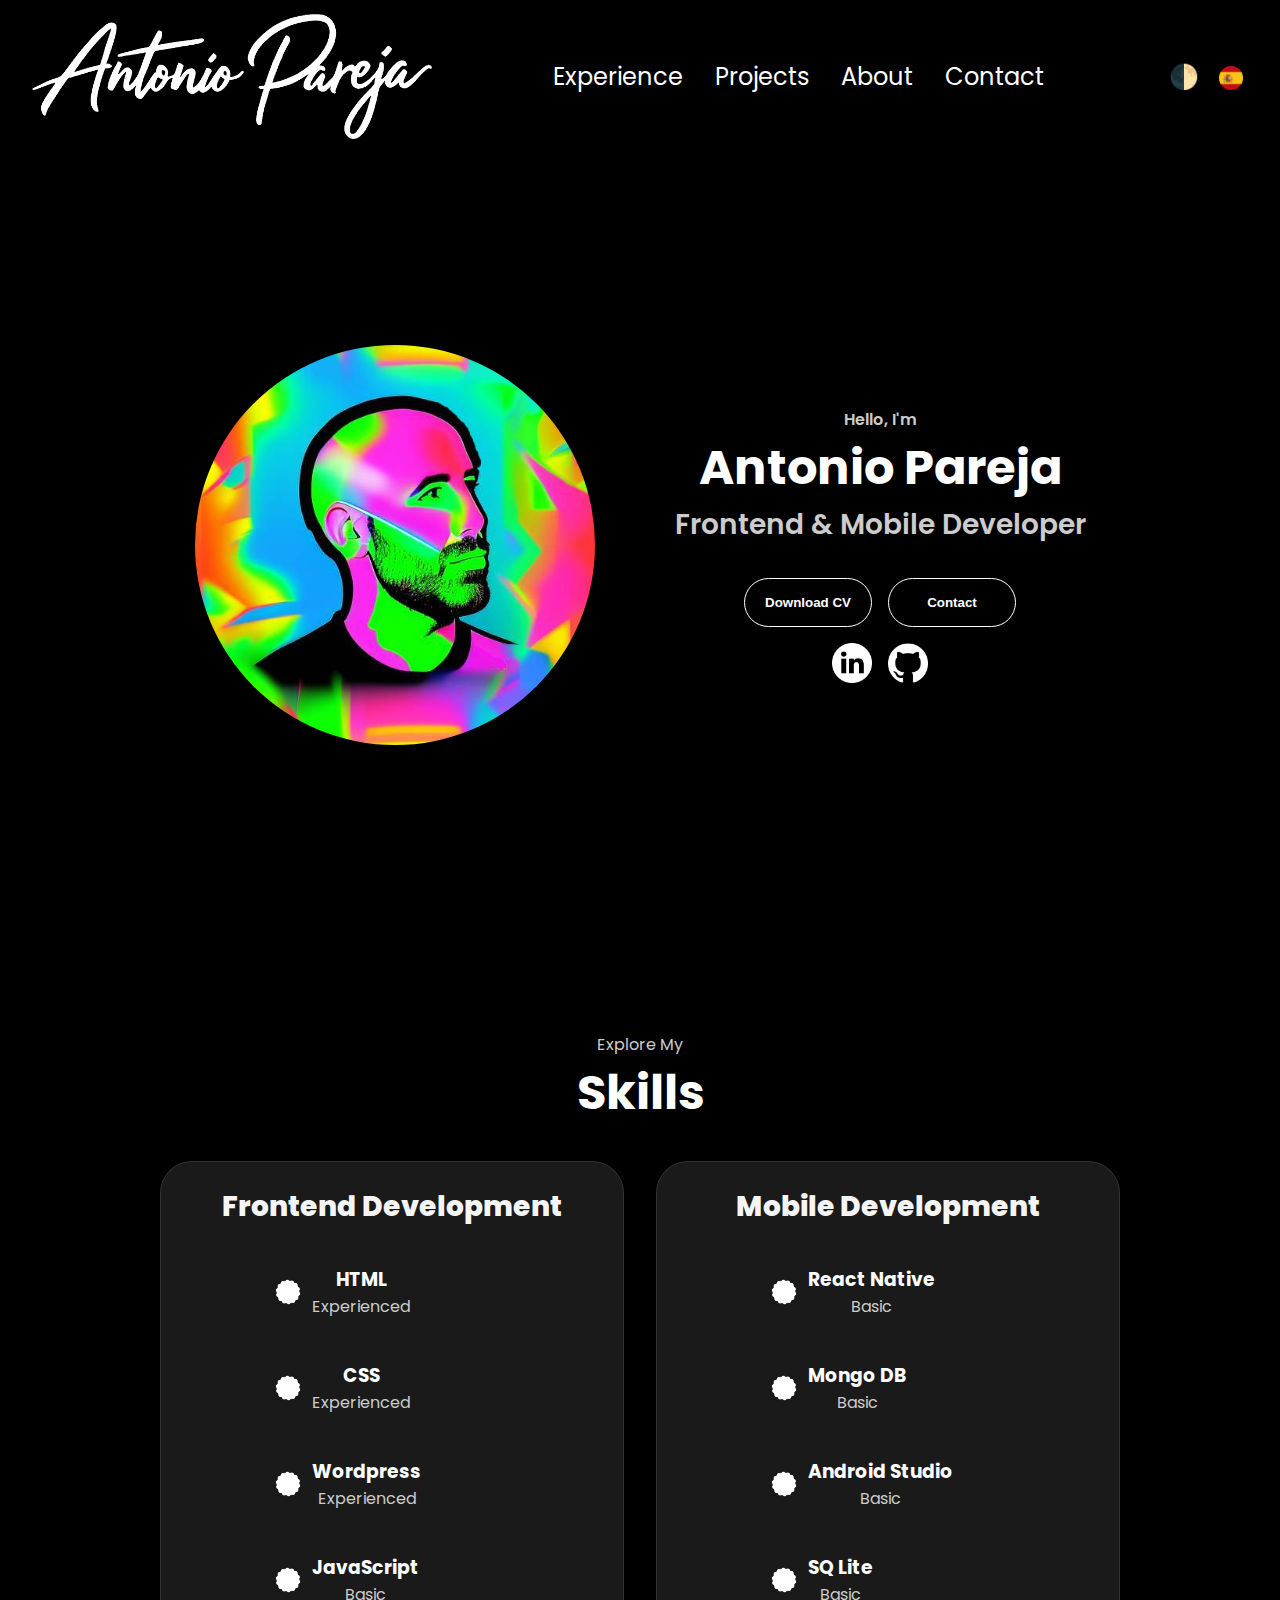
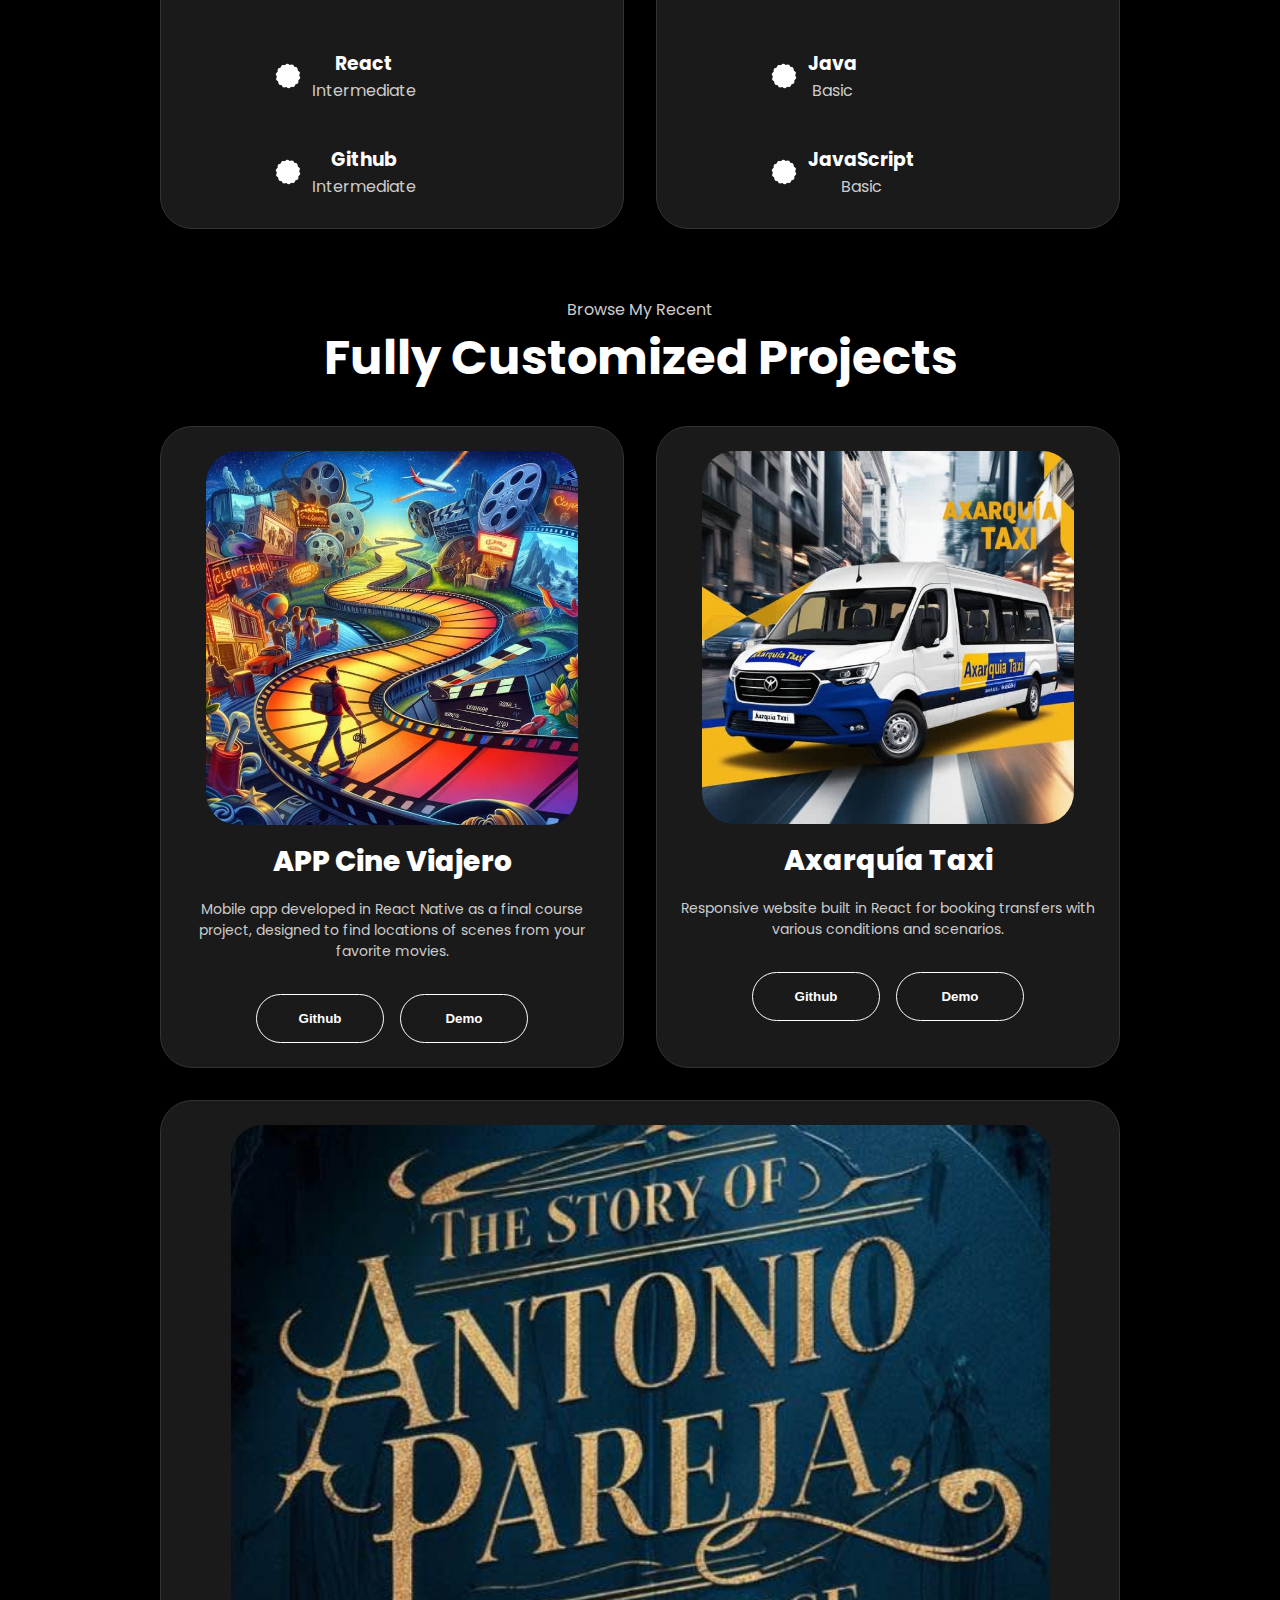
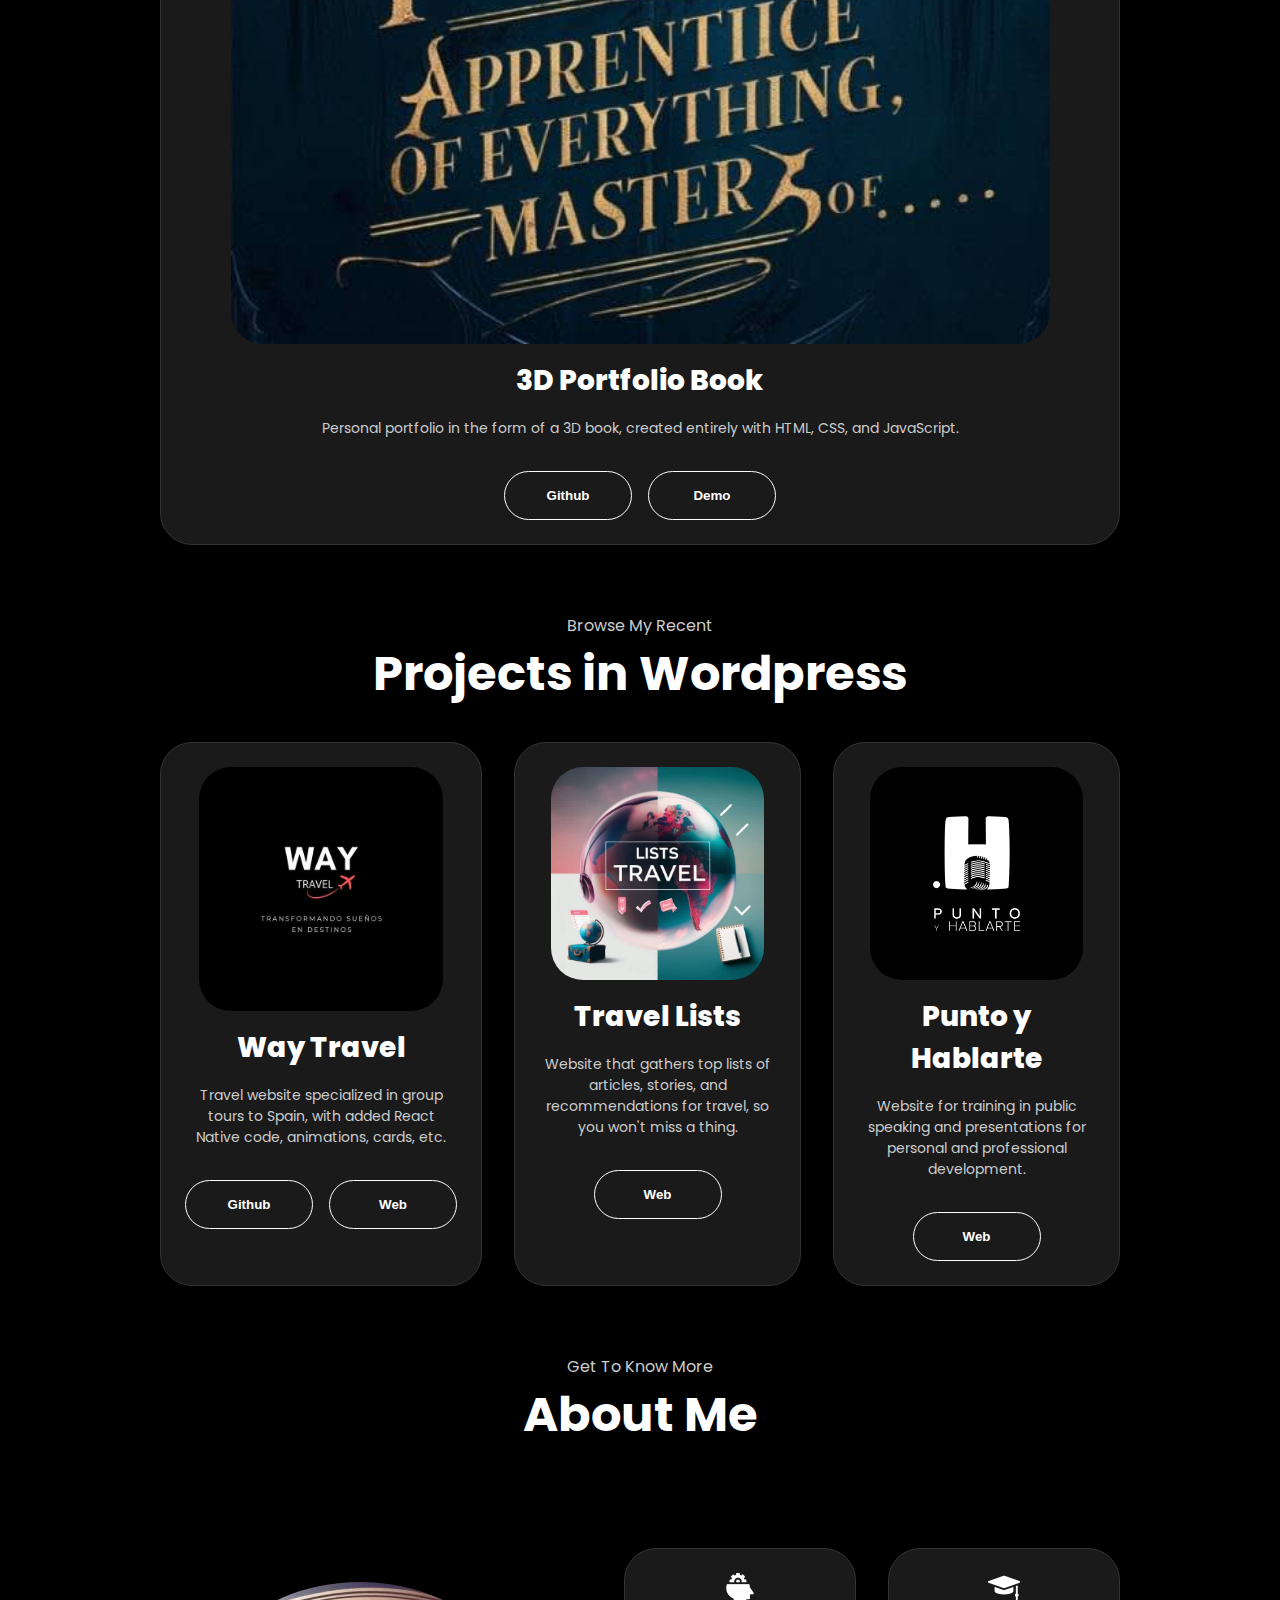
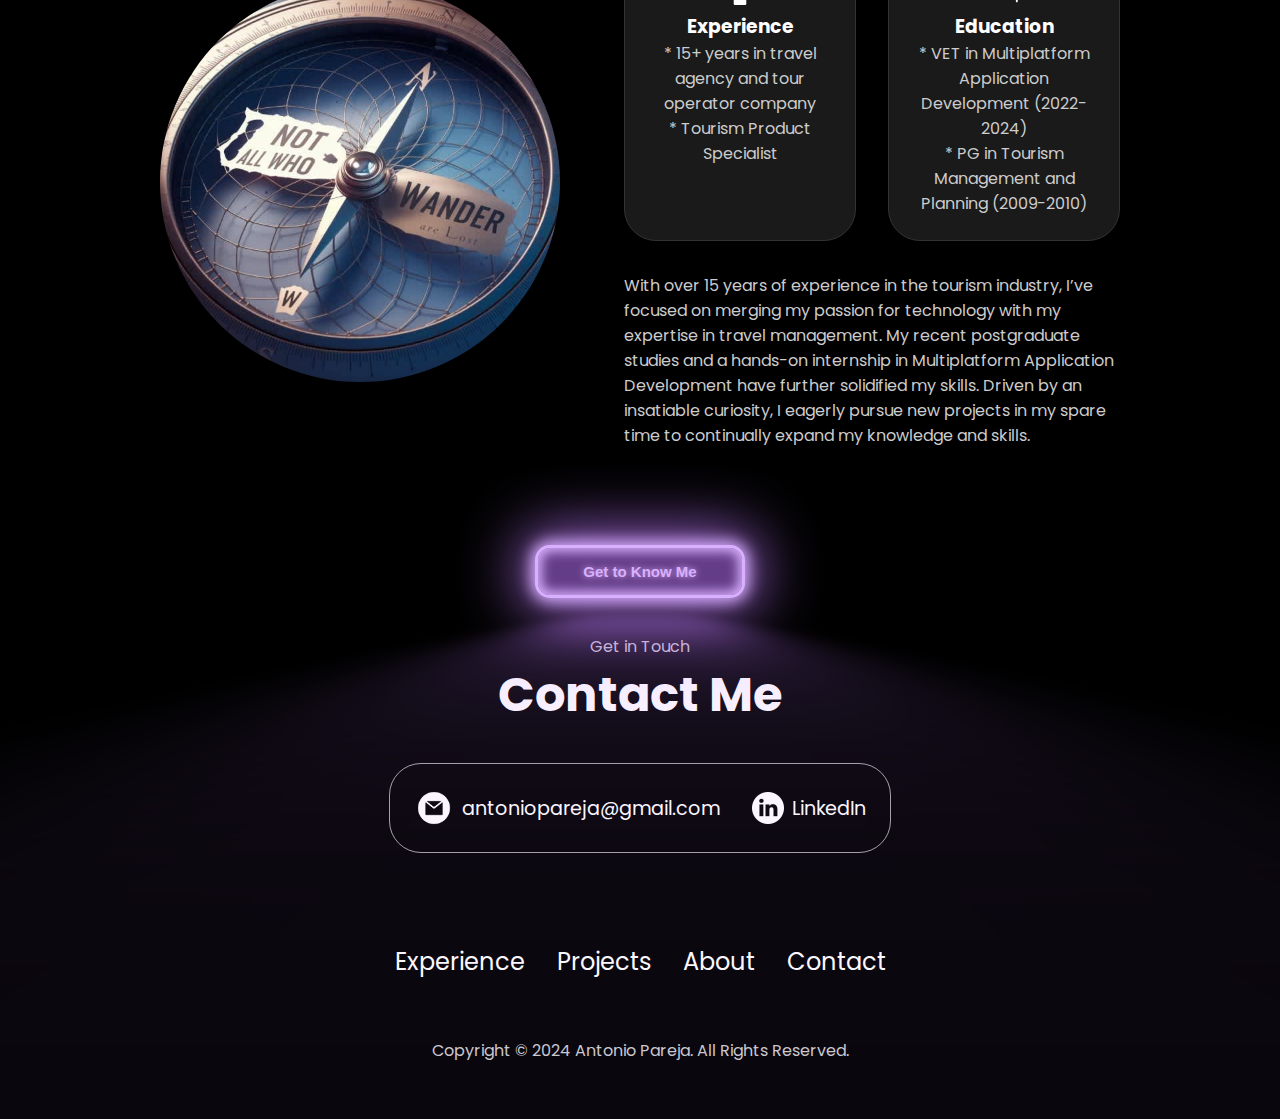
==== index.html @ 595f86b3 "Primer commit" ====
<!DOCTYPE html>
<html lang="en">
  <head>
    <meta charset="UTF-8" />
    <meta http-equiv="X-UA-Compatible" content="IE=edge" />
    <meta name="viewport" content="width=device-width, initial-scale=1.0" />
    <title>My Portfolio</title>
    <link rel="stylesheet" href="style.css" />
    <link rel="stylesheet" href="mediaqueries.css" />
  </head>
  <body>
    <nav id="desktop-nav">
      <div class="logo"></div>
      <div class="nav-buttons">
        <button id="theme-toggle" aria-label="Toggle dark/light mode">🌓</button>
        <button id="translate-toggle" aria-label="Translate to Spanish"><img id="flag-image" src="./assets/spanish.png" alt="Translate" /></button>
      </div>
      <div>
      <div>
        <ul class="nav-links">
          <li><a href="#experience" data-es="Experiencia">Experience</a></li>
          <li><a href="#projects" data-es="Proyectos">Projects</a></li>
          <li><a href="#about" data-es="Sobre mí">About</a></li>
          <li><a href="#contact" data-es="Contacto">Contact</a></li>
        </ul>
      </div>
    </nav>



    <nav id="hamburger-nav">
      <div class="logo">Antonio Pareja</div>
      <div class="nav-buttons">
        <button id="theme-toggle-mobile" aria-label="Toggle dark/light mode" data-es-aria="Alternar modo oscuro/claro">🌓</button>
        <button id="translate-toggle-mobile" aria-label="Translate to Spanish" data-es-aria="Traducir al inglés">
          <img id="flag-image" src="./assets/spanish.png" alt="Translate" data-es-alt="Traducir" />
        </button>
      </div>
      <div class="hamburger-menu">
        <button class="hamburger-icon" onclick="toggleMenu()" aria-label="Toggle menu" data-es-aria="Alternar menú">
          <span class="hamburger-line"></span>
          <span class="hamburger-line"></span>
          <span class="hamburger-line"></span>
        </button>
        <ul class="menu-links">
          <li><a href="#about" onclick="toggleMenu()" data-en="About" data-es="Sobre mí">About</a></li>
          <li><a href="#experience" onclick="toggleMenu()" data-en="Experience" data-es="Experiencia">Experience</a></li>
          <li><a href="#projects" onclick="toggleMenu()" data-en="Projects" data-es="Proyectos">Projects</a></li>
          <li><a href="#contact" onclick="toggleMenu()" data-en="Contact" data-es="Contacto">Contact</a></li>
        </ul>
      </div>
    </nav>


    <section id="profile">
      <div class="section__pic-container">
        <img src="./assets/Antonio.jpg" alt="Antonio Pareja profile picture" data-es-alt="Foto de perfil de Antonio Pareja" />
      </div>
      <div class="section__text">
        <p class="section__text__p1" data-en="Hello, I'm" data-es="Hola, soy">Hello, I'm</p>
        <h1 class="title">Antonio Pareja</h1>
        <p class="section__text__p2" data-en="Frontend & Mobile Developer" data-es="Desarrollador Frontend & Móvil">Frontend & Mobile Developer</p>
        <div class="btn-container">
          <button
            class="btn btn-color-2"
            onclick="window.open('./assets/CVE.pdf')"
            data-en="Download CV"
            data-es="Descargar CV"
          >
            Download CV
          </button>
          <button 
            class="btn btn-color-1" 
            onclick="location.href='./#contact'"
            data-en="Contact"
            data-es="Contacto"
          >
            Contact
          </button>
        </div>
        <div id="socials-container">
          <img
            src="./assets/linkedin.png"
            alt="LinkedIn profile"
            data-es-alt="Perfil de LinkedIn"
            class="icon"
            onclick="window.open('https://www.linkedin.com/in/antonioparejagarcia', '_blank')"
          />
          <img
            src="./assets/github.png"
            alt="GitHub profile"
            data-es-alt="Perfil de GitHub"
            class="icon"
            onclick="window.open('https://github.com/Hazelaway', '_blank')"
          />
        </div>
      </div>
    </section>


    <section id="experience">
      <p class="section__text__p1" data-es="Explora Mis">Explore My</p>
      <h1 class="title" data-es="Habilidades">Skills</h1>
      <div class="experience-details-container">
        <div class="about-containers">
          <div class="details-container">
            <h2 class="experience-sub-title" data-es="Desarrollador Frontend">Frontend Development</h2>
            <div class="article-container">
              <article>
                <img
                  src="./assets/checkmark.png"
                  alt="Experience icon"
                  class="icon"
                />
                <div>
                  <h3>HTML</h3>
                  <p data-en="Experiented" data-es="Experimentado">Experienced</p>
                </div>
              </article>
              <article>
                <img
                  src="./assets/checkmark.png"
                  alt="Experience icon"
                  class="icon"
                />
                <div>
                  <h3>CSS</h3>
                  <p data-en="Experiented" data-es="Experimentado">Experienced</p>
                </div>
              </article>
              <article>
                <img
                  src="./assets/checkmark.png"
                  alt="Experience icon"
                  class="icon"
                />
                <div>
                  <h3>Wordpress</h3>
                  <p data-en="Experiented" data-es="Experimentado">Experienced</p>
                </div>
              </article>
              <article>
                <img
                  src="./assets/checkmark.png"
                  alt="Experience icon"
                  class="icon"
                />
                <div>
                  <h3>JavaScript</h3>
                  <p data-en="Basic" data-es="Básico">Basic</p>
                </div>
              </article>
              <article>
                <img
                  src="./assets/checkmark.png"
                  alt="Experience icon"
                  class="icon"
                />
                <div>
                  <h3>React</h3>
                  <p data-en="Intermediate" data-es="Intermedio">Intermediate</p>
                </div>
              </article>
              <article>
                <img
                  src="./assets/checkmark.png"
                  alt="Experience icon"
                  class="icon"
                />
                <div>
                  <h3>Github</h3>
                  <p data-en="Intermediate" data-es="Intermedio">Intermediate</p>
                </div>
              </article>
            </div>
          </div>



          <div class="details-container">
            <h2 class="experience-sub-title" data-es="Desarrollador Móvil">Mobile Development</h2>
            <div class="article-container">
              <article>
                <img
                  src="./assets/checkmark.png"
                  alt="Experience icon"
                  class="icon"
                />
                <div>
                  <h3>React Native</h3>
                  <p data-en="Basic" data-es="Básico">Basic</p>
                </div>
              </article>
              <article>
                <img
                  src="./assets/checkmark.png"
                  alt="Experience icon"
                  class="icon"
                />
                <div>
                  <h3>Mongo DB</h3>
                  <p data-en="Basic" data-es="Básico">Basic</p>
                </div>
              </article>
              <article>
                <img
                  src="./assets/checkmark.png"
                  alt="Experience icon"
                  class="icon"
                />
                <div>
                  <h3>Android Studio</h3>
                  <p data-en="Basic" data-es="Básico">Basic</p>
                </div>
              </article>
              <article>
                <img
                  src="./assets/checkmark.png"
                  alt="Experience icon"
                  class="icon"
                />
                <div>
                  <h3>SQ Lite</h3>
                  <p data-en="Basic" data-es="Básico">Basic</p>
                </div>
              </article>
              <article>
                <img
                  src="./assets/checkmark.png"
                  alt="Experience icon"
                  class="icon"
                />
                <div>
                  <h3>Java</h3>
                  <p data-en="Basic" data-es="Básico">Basic</p>
                </div>
              </article>
              <article>
                <img
                  src="./assets/checkmark.png"
                  alt="Experience icon"
                  class="icon"
                />
                <div>
                  <h3>JavaScript</h3>
                  <p data-en="Basic" data-es="Básico">Basic</p>
                </div>
              </article>
            </div>
          </div>
    </section>



    <!-- SECCIÓN PROYECTOS PRINCIPALES -->
    <section id="projects">
      <p class="section__text__p1" data-es="Explora Mis Últimos">Browse My Recent</p>
      <h1 class="title" data-es="Proyectos Totalmente Personalizados">Fully Customized Projects</h1>
      <div class="experience-details-container">
        <div class="about-containers">
          <div class="details-container color-container">
            <div class="article-container">
              <img
                src="./assets/cineviajero.jpg"
                alt="Cine Viajero"
                class="project-img"
              />
            </div>
            <h2 class="experience-sub-title project-title">APP Cine Viajero</h2>
            <p class="project-description" data-es="Aplicación móvil desarrollada en React Native como proyecto final del curso, diseñada para encontrar localizaciones de escenas de tus películas favoritas.">Mobile app developed in React Native as a final course project, designed to find locations of scenes from your favorite movies.</p>
            <div class="btn-container">
              <button
                class="btn btn-color-2 project-btn"
                onclick="window.open('https://github.com/Hazelaway/APP-CineViajero-', '_blank')"
              >
                Github
              </button>
              <button
                class="btn btn-color-2 project-btn"
                onclick="window.open('https://snack.expo.dev/@nivelaway/cine-viajero?platform=android', '_blank')"
              >
                Demo
              </button>
            </div>
            
          </div>
          <div class="details-container color-container">
            <div class="article-container">
              <img
                src="./assets/axarquiataxi.jpg"
                alt="Axarquia Taxi"
                class="project-img"
              />
            </div>
            <h2 class="experience-sub-title project-title">Axarquía Taxi</h2>
            <p class="project-description" data-es="Sitio web adaptable construido en React para la reserva de traslados con diversas condiciones y escenarios.">Responsive website built in React for booking transfers with various conditions and scenarios.</p>

            <div class="btn-container">
              <button
                class="btn btn-color-2 project-btn"
                onclick="window.open('https://github.com/Hazelaway/AxarquiaShuttle', '_blank')"
              >
                Github
              </button>
              <button
                class="btn btn-color-2 project-btn"
                onclick="window.open('https://axarquiataxi.netlify.app/', '_blank')"
              >
                Demo
              </button>
            </div>
            
          </div>
          <div class="details-container color-container">
            <div class="article-container">
              <img
                src="./assets/book.jpg"
                alt="3D Portfolio Book"
                class="project-img"
              />
            </div>
            <h2 class="experience-sub-title project-title" data-es="Libro Portafolio 3D">3D Portfolio Book</h2>
            <p class="project-description" data-es="Portafolio personal en forma de libro en 3D, creado completamente con HTML, CSS y JavaScript.">Personal portfolio in the form of a 3D book, created entirely with HTML, CSS, and JavaScript.</p>

            <div class="btn-container">
              <button
                class="btn btn-color-2 project-btn"
                onclick="window.open('https://github.com/Hazelaway/Portfolio', '_blank')"
              >
                Github
              </button>
              <button
                class="btn btn-color-2 project-btn"
                onclick="window.open('https://antonioparejabook.netlify.app/', '_blank')"
              >
                Demo
              </button>
            </div>
            
          </div>
        </div>
      </div>
    </section>


        <!-- SECCIÓN PROYECTOS WORDPRESS -->
        <section id="projects">
          <p class="section__text__p1" data-es="Explora Mis Últimos">Browse My Recent</p>
          <h1 class="title" data-es="Proyectos con Wordpress">Projects in Wordpress</h1>
          <div class="experience-details-container">
            <div class="about-containers">
              <div class="details-container color-container">
                <div class="article-container">
                  <img
                    src="./assets/waytravel.jpg"
                    alt="Way Travel"
                    class="project-img"
                  />
                </div>
                <h2 class="experience-sub-title project-title">Way Travel</h2>
                <p class="project-description" data-es="Web de viajes especializada en tours a España, con código React Native añadido animaciones, tarjetas, etc.">Travel website specialized in group tours to Spain, with added React Native code, animations, cards, etc.</p>
                <div class="btn-container">
                  <button
                    class="btn btn-color-2 project-btn"
                    onclick="window.open('https://github.com/Hazelaway/waytravel', '_blank')"
                  >
                    Github
                  </button>
                  <button
                    class="btn btn-color-2 project-btn"
                    onclick="window.open('https://waytravel.net', '_blank')"
                  >
                    Web
                  </button>
                </div>
                
              </div>
              <div class="details-container color-container">
                <div class="article-container">
                  <img
                    src="./assets/listasdeviajes.jpg"
                    alt="Listas de Viajes"
                    class="project-img"
                  />
                </div>
                <h2 class="experience-sub-title project-title" data-es="Listas de Viajes">Travel Lists</h2>
                <p class="project-description" data-es="Web que recopila las principales listas de artículos, historias y recomendaciones para viajar y que no te falte de nada.">Website that gathers top lists of articles, stories, and recommendations for travel, so you won't miss a thing.</p>
    
                <div class="btn-container">
                  <button
                    class="btn btn-color-2 project-btn"
                    onclick="window.open('https://listasdeviajes.com/', '_blank')"
                  >
                    Web
                  </button>
                </div>
                
              </div>
              <div class="details-container color-container">
                <div class="article-container">
                  <img
                    src="./assets/puntoyhablarte.jpg"
                    alt="Project 3"
                    class="project-img"
                  />
                </div>
                <h2 class="experience-sub-title project-title">Punto y Hablarte</h2>
                <p class="project-description" data-es="Web para enseñar a hablar en público, hacer presentaciones ante audiencias personales o profesionales.">Website for training in public speaking and presentations for personal and professional development.</p>
    
                <div class="btn-container">
                  <button
                    class="btn btn-color-2 project-btn"
                    onclick="window.open('https://puntoyhablarte.com/', '_blank')"
                  >
                    Web
                  </button>
                </div>
                
              </div>
            </div>
          </div>
        </section>



    <section id="about">
      <p class="section__text__p1" data-es="Un Poco Más">Get To Know More</p>
      <h1 class="title" data-es="Sobre Mí">About Me</h1>
      <div class="section-container">
        <div class="section__pic-container">
          <img
            src="./assets/compass.jpg"
            alt="Profile picture"
            data-es-alt="Foto de perfil"
            class="about-pic"
          />
        </div>
        <div class="about-details-container">
          <div class="about-containers">
            <div class="details-container">
              <img
                src="./assets/experienciablack.png"
                alt="Experience icon"
                data-es-alt="Icono de experiencia"
                class="icon"
              />
              <h3 data-en="Experience" data-es="Experiencia">Experience</h3>
              <p data-en="* 15+ years in travel agency and tour operator company" data-es="* Más de 15 años en agencia de viajes y operador turístico">
                * 15+ years in travel agency and tour operator company
              </p>
              <p data-en="* Tourism Product Specialist" data-es="*Especialista en Producto Turístico">
                * Tourism Product Specialist
              </p>
            </div>
            <div class="details-container">
              <img
                src="./assets/educationblack.png"
                alt="Education icon"
                class="icon"
              />
              <h3 data-en="Education" data-es="Educación">Education</h3>
              <p data-en="* VET in Multiplatform Application Development (2022-2024)" data-es="* FP en Desarrollo de Aplicaciones Multiplatform (2022-2024)">
              * VET in Multiplatform Application Development (2022-2024) 
              <p data-en="* PG in Tourism Management and Planning (2009-2010)" data-es="* Posgrado en Dirección y Planificación del Turismo (2009-2010)">
                * PG in Tourism Management and Planning (2009-2010)
            </div>
          </div>
          <div class="text-container">
            <p data-es="Con más de 15 años de experiencia en la industria del turismo, he centrado mi enfoque en combinar mi pasión por la tecnología con mi experiencia en gestión de viajes. Mis estudios de posgrado y una pasantía práctica en Desarrollo de Aplicaciones Multiplataforma han consolidado aún más mis habilidades. Impulsado por una gran curiosidad, siempre estoy con nuevos proyectos en mi tiempo libre para expandir continuamente mis conocimientos y habilidades."
            data-en="With over 15 years of experience in the tourism industry, I’ve focused on merging my passion for technology with my expertise in travel management. My recent postgraduate studies and a hands-on internship in Multiplatform Application Development have further solidified my skills. Driven by an insatiable curiosity, I eagerly pursue new projects in my spare time to continually expand my knowledge and skills.">
            With over 15 years of experience in the tourism industry, I’ve focused on merging my passion for technology with my expertise in travel management. My recent postgraduate studies and a hands-on internship in Multiplatform Application Development have further solidified my skills. Driven by an insatiable curiosity, I eagerly pursue new projects in my spare time to continually expand my knowledge and skills.
         </p>
          </div>
        </div>
      </div>
      <div class="btn-container">
        <button id="know-me-btn" data-en="Get to Know Me" data-es="Conóceme">
          Get to Know Me
        </button>
      </div>
    </section>



    <section id="contact">
      <p class="section__text__p1" data-es="Ponte en Contacto">Get in Touch</p>
      <h1 class="title" data-es="Contáctame">Contact Me</h1>
      <div class="contact-info-upper-container">
        <div class="contact-info-container">
          <img
            src="./assets/email.png"
            alt="Email icon"
            class="icon contact-icon email-icon"
          />
          <p><a href="mailto:antoniopareja@gmail.com">antoniopareja@gmail.com</a></p>
        </div>
        <div class="contact-info-container">
          <img
            src="./assets/linkedin.png"
            alt="LinkedIn icon"
            class="icon contact-icon"
          />
          <p><a href="https://www.linkedin.com/in/antonioparejagarcia" target="_blank" rel="noopener noreferrer">LinkedIn</a></p>
        </div>
        
      </div>
    </section>



    <footer>
      <nav>
        <div class="nav-links-container">
          <ul class="nav-links">
            <li><a href="#experience" data-es="Experiencia">Experience</a></li>
            <li><a href="#projects" data-es="Proyectos">Projects</a></li>
            <li><a href="#about" data-es="Sobre mí">About</a></li>
            <li><a href="#contact" data-es="Contacto">Contact</a></li>
          </ul>
        </div>
      </nav>
      <p>Copyright &#169; 2024 Antonio Pareja. All Rights Reserved.</p>
    </footer>
    <script src="script.js"></script>
    <script src="traduccion.js"></script>
  </body>
</html>
---- style.css ----
/* General */
@import url("https://fonts.googleapis.com/css2?family=Poppins:wght@300;400;500;600&display=swap");

* {
  margin: 0;
  padding: 0;
}

body {
  font-family: "Poppins", sans-serif;
  transition: background-color 0.3s, color 0.3s;
}

html {
  scroll-behavior: smooth;
}

p {
  color: rgb(85, 85, 85);
}

/* Estilo para el tema oscuro */
.dark-theme .section__pic-container img:hover {
  box-shadow: 0 0 25px rgba(255, 255, 255, 0.8); /* Resplandor blanco */
  transform: scale(1.05); /* Opcional: efecto de zoom */
}

/* Estilo para el tema claro */
.light-theme .section__pic-container img:hover {
  box-shadow: 0 0 25px rgba(0, 0, 0, 0.8); /* Resplandor negro */
  transform: scale(1.05); /* Opcional: efecto de zoom */
}

/* Transiciones suaves para el cambio de resplandor */
.section__pic-container img {
  transition: box-shadow 0.3s ease-in-out, transform 0.3s ease-in-out;
}

/* Efecto de zoom para imágenes de proyectos */
.project-img {
  transition: transform 0.3s ease-in-out; /* Suaviza la transición del zoom */
  cursor: pointer; /* Cambia el cursor a mano para indicar interactividad */
}

.project-img:hover {
  transform: scale(1.1); /* Escala la imagen al 110% de su tamaño original */
}

/* DESKTOP NAV */
nav,
.nav-links {
  display: flex;
}

nav {
  justify-content: space-around;
  align-items: center;
  height: 17vh;
}

.nav-links {
  gap: 2rem;
  list-style: none;
  font-size: 1.5rem;
}

a {
  color: black;
  text-decoration: none;
  text-decoration-color: white;
}

a:hover {
  color: grey;
  text-decoration: underline;
  text-underline-offset: 1rem;
  text-decoration-color: rgb(181, 181, 181);
}

.logo {
  font-size: 2rem;
}

.logo:hover {
  cursor: default;
}

/* HAMBURGER MENU */
#hamburger-nav {
  display: none;
}

.hamburger-menu {
  position: relative;
  display: inline-block;
}

.hamburger-icon {
  display: flex;
  flex-direction: column;
  justify-content: space-between;
  height: 24px;
  width: 30px;
  cursor: pointer;
  background: transparent;
  border: none;
  padding: 0;
  z-index: 10;
}

.hamburger-icon span {
  width: 100%;
  height: 2px;
  background-color: var(--text-color);
  transition: all 0.3 ease-in-out;
}

.menu-links {
  position: absolute;
  top: 100%;
  right: 0;
  background-color: var(--background-color);
  width: fit-content;
  max-height: 0;
  overflow: hidden;
  transition: all 0.3 ease-in-out;
}

.menu-links a {
  display: block;
  padding: 10px;
  text-align: center;
  font-size: 1.5rem;
  color: var(--text-color);
  text-decoration: none;
  transition: all 0.3 ease-in-out;
}

.menu-links li {
  list-style: none;
}

.menu-links.open {
  max-height: 300px;
}

.hamburger-icon.open span:first-child {
  transform: rotate(45deg) translate(10px, 5px);
}

.hamburger-icon.open span:nth-child(2) {
  opacity: 0;
}

.hamburger-icon.open span:last-child {
  transform: rotate(-45deg) translate(10px, -5px);
}

.hamburger-icon span:first-child {
  transform: none;
}

.hamburger-icon span:first-child {
  opacity: 1;
}

.hamburger-icon span:first-child {
  transform: none;
}

/* Variables para los temas */
:root {
  --background-color: #ffffff;
  --text-color: #000000;
  --button-border-color: rgb(53, 53, 53);
  --button-bg-color: transparent;
  --button-text-color: rgb(53, 53, 53);
  --button-hover-bg-color: rgb(53, 53, 53);
  --button-hover-text-color: #ffffff;
}

body.dark-theme {
  --background-color: #000000;
  --text-color: #ffffff;
  --button-border-color: #ffffff;
  --button-bg-color: transparent;
  --button-text-color: #ffffff;
  --button-hover-bg-color: #ffffff;
  --button-hover-text-color: #000000;
}

body.dark-theme {
  --background-color: #000000;
  --text-color: #ffffff;
}

/* Aplicar variables a los elementos */
body {
  background-color: var(--background-color);
  color: var(--text-color);
}

a, .btn {
  color: var(--text-color);
}

.hamburger-icon span {
  background-color: var(--text-color);
}

.menu-links {
  background-color: var(--background-color);
}

.menu-links a {
  color: var(--text-color);
}

/* Tamaño y configuración básica del logo */
.logo {
  width: 400px;  /* Ajusta según el tamaño necesario */
  height: 400px;  /* Ajusta según el tamaño necesario */
  background-size: contain;
  background-repeat: no-repeat;
  background-position: center;
}

/* Logo para el tema oscuro */
body.dark-theme .logo {
  background-image: url('assets/firmablanca.png');
}

/* Logo para el tema claro */
body.light-theme .logo {
  background-image: url('assets/firmanegra.png');
}

/* Ocultar todos los logos por defecto en móviles */
@media (max-width: 768px) {
  .logo {
    display: none;
    width: 200px;
  }

  /* Mostrar el logo correcto según el tema en móviles */
  body.dark-theme .logo {
    display: block;
    background-image: url('assets/firmablanca.png');
  }

  body.light-theme .logo {
    display: block;
    background-image: url('assets/firmanegra.png');
  }
}

/* SECTIONS */
section {
  padding-top: 4vh;
  height: 96vh;
  margin: 0 10rem;
  box-sizing: border-box;
  min-height: fit-content;
}

.section-container {
  display: flex;
}

/* PROFILE SECTION */
#profile {
  display: flex;
  justify-content: center;
  gap: 5rem;
  height: 80vh;
}

.section__pic-container {
  display: flex;
  height: 400px;
  width: 400px;
  margin: auto 0;
}

.section__pic-container img {
  border-radius: 50%;
}

.section__text {
  align-self: center;
  text-align: center;
}

.section__text p {
  font-weight: 600;
}

.section__text__p1 {
  text-align: center;
}

.section__text__p2 {
  font-size: 1.75rem;
  margin-bottom: 1rem;
}

.title {
  font-size: 3rem;
  text-align: center;
}

#socials-container {
  display: flex;
  justify-content: center;
  margin-top: 1rem;
  gap: 1rem;
}

#socials-container .icon {
  width: 2.5rem; /* Ajusta el tamaño de los iconos a 2.5rem */
  height: 2.5rem; /* Ajusta la altura de los iconos a 2.5rem */
  transition: filter 0.3s ease;
  cursor: pointer;
}

/* Ajustes específicos para el tema oscuro */
body.dark-theme #socials-container .icon {
  filter: brightness(0) invert(1); /* Ajusta el brillo e inversión para el tema oscuro */
}

/* ICONS */
.icon {
  cursor: pointer;
  height: 2rem;
}

#translate-toggle {
  background: none;
  border: none;
  cursor: pointer;
}

#flag-image {
  width: 24px; /* Ajusta el tamaño según tus necesidades */
  height: 24px;
}

body.dark-theme .icon {
  filter: brightness(0) invert(1); /* Ajusta el brillo e inversión para el tema oscuro */
}

/* BUTTONS */
.btn-container {
  display: flex;
  justify-content: center;
  gap: 1rem;
}

.btn {
  font-weight: 600;
  transition: all 300ms ease;
  padding: 1rem;
  width: 8rem;
  border-radius: 2rem;
  background: transparent;
  outline: none;
}

.btn-color-1,
.btn-color-2 {
  border: var(--button-border-color) 0.1rem solid;
}

.btn-color-1:hover,
.btn-color-2:hover {
  cursor: pointer;
}

.btn-color-1,
.btn-color-2 {
  background: var(--button-bg-color);
  color: var(--button-text-color);
}

.btn-color-1:hover,
.btn-color-2:hover {
  background: var(--button-hover-bg-color);
  color: var(--button-hover-text-color);
}

.btn-color-2 {
  background: none;
}

.btn-container {
  gap: 1rem;
}

/* ABOUT SECTION */
#about {
  position: relative;
}

.about-containers {
  gap: 2rem;
  margin-bottom: 2rem;
  margin-top: 2rem;
}

.about-details-container {
  justify-content: center;
  flex-direction: column;
}

.about-containers,
.about-details-container {
  display: flex;
}

.about-pic {
  border-radius: 2rem;
}

.arrow {
  position: absolute;
  right: -5rem;
  bottom: 2.5rem;
}

.details-container {
  padding: 1.5rem;
  flex: 1;
  background: white;
  border-radius: 2rem;
  border: rgb(53, 53, 53) 0.1rem solid;
  border-color: rgb(163, 163, 163);
  text-align: center;
}

.section-container {
  gap: 4rem;
  height: 80%;
}

/* EXPERIENCE SECTION */
#experience {
  position: relative;
}

.experience-sub-title {
  color: whitesmoke;
  font-weight: 800;
  font-size: 1.75rem;
  margin-bottom: 2rem;
}

.experience-details-container {
  display: flex;
  justify-content: center;
  flex-direction: column;
}

.article-container {
  display: flex;
  flex-wrap: wrap;
  gap: 2rem;
  justify-content: center;
}

article {
  display: flex;
  align-items: center;
  width: 15rem; /* Ancho fijo para todos los artículos */
  height: 4rem; /* Altura fija para todos los artículos */
  gap: 0.5rem; /* Espacio entre el icono y el texto */
  margin: 0 auto; /* Centra los artículos si es necesario */
  box-sizing: border-box; /* Incluye padding y border en el tamaño del artículo */
}

article div {
  display: flex;
  flex-direction: column;
}

article .icon {
  cursor: default;
}

/* PROJECTS SECTION */
#projects {
  position: relative;
}

.color-container {
  border-color: rgb(163, 163, 163);
  background: rgb(250, 250, 250);
}

.project-img {
  border-radius: 2rem;
  width: 90%;
  height: 90%;
}

.project-title {
  margin: 1rem;
  color: black;
}

body.dark-theme .project-title {
  color: #ffffff; /* Color blanco para el tema oscuro */
}

.project-btn {
  color: black;
  border-color: rgb(163, 163, 163);
}

.project-description {
  color: rgb(85, 85, 85); /* Color para el tema claro */
  font-size: 0.875rem; /* Ajusta el tamaño del texto según sea necesario */
  margin-top: 0.5rem; /* Espacio entre el título y la descripción */
  margin-bottom: 1rem;
}

/* Ajustes para el tema oscuro */
body.dark-theme .project-description {
  color: #cccccc; /* Color gris claro para el tema oscuro */
}

/* CONTACT */
#contact {
  display: flex;
  justify-content: center;
  flex-direction: column;
  height: 70vh;
}

.contact-info-upper-container {
  display: flex;
  justify-content: center;
  border-radius: 2rem;
  border: rgb(53, 53, 53) 0.1rem solid;
  border-color: rgb(163, 163, 163);
  background: (250, 250, 250);
  margin: 2rem auto;
  padding: 0.5rem;
}

.contact-info-container {
  display: flex;
  align-items: center;
  justify-content: center;
  gap: 0.5rem;
  margin: 1rem;
}

.contact-info-container p {
  font-size: larger;
}

.contact-icon {
  cursor: default;
}

.email-icon {
  height: 2.5rem;
}

/* FOOTER SECTION */
footer {
  height: 26vh;
  margin: 0 1rem;
}

footer p {
  text-align: center;
}

/* Estilos para el tema oscuro */
body, body.dark-theme {
  background-color: #000000;
  color: #ffffff;
}

/* Estilos para los enlaces en tema oscuro */
body a, body.dark-theme a {
  color: #ffffff;
  text-decoration-color: #ffffff;
}

body a:hover, body.dark-theme a:hover {
  color: #cccccc;
  text-decoration-color: #cccccc;
}

/* Ajustes para el menú de hamburguesa en tema oscuro */
body .hamburger-icon span, body.dark-theme .hamburger-icon span {
  background-color: #ffffff;
}

body.light-theme .hamburger-icon span {
  background-color: #000000;
}

/* Ajustes para los botones en tema oscuro */
body .btn-color-1, body.dark-theme .btn-color-1,
body .btn-color-2, body.dark-theme .btn-color-2 {
  border-color: #ffffff;
  color: #ffffff;
}

body .btn-color-1:hover, body.dark-theme .btn-color-1:hover,
body .btn-color-2:hover, body.dark-theme .btn-color-2:hover {
  background-color: #ffffff;
  color: #000000;
}

/* Ajustes para los contenedores de detalles en tema oscuro */
body .details-container, body.dark-theme .details-container {
  background-color: #1a1a1a;
  border-color: #333333;
}

/* Ajustes para el texto de color gris en tema oscuro */
body p, body.dark-theme p {
  color: #cccccc;
}

body.light-theme {
  background-color: #ffffff;
  color: #000000;
}

/* Estilos para los enlaces en tema claro */
body.light-theme a {
  color: #000000;
  text-decoration-color: #000000;
}

body.light-theme a:hover {
  color: #333333;
  text-decoration-color: #333333;
}

/* Ajustes para los botones en tema claro */
body.light-theme .btn-color-1,
body.light-theme .btn-color-2 {
  border-color: #000000;
  color: #000000;
}

body.light-theme .btn-color-1:hover,
body.light-theme .btn-color-2:hover {
  background-color: #000000;
  color: #ffffff;
}

/* Ajustes para los contenedores de detalles en tema claro */
body.light-theme .details-container {
  background-color: #f0f0f0;
  border-color: #cccccc;
}

/* Ajustes para el texto de color gris en tema claro */
body.light-theme p {
  color: #555555;
}

/* Estilos para los botones de tema y traducción */
.nav-buttons {
  display: flex;
  align-items: center;
  gap: 10px;
}

.nav-buttons button {
  background: none;
  border: none;
  font-size: 1.5rem;
  cursor: pointer;
  padding: 5px;
  border-radius: 50%;
  transition: background-color 0.3s;
  color: inherit;
}

#translate-toggle img,
#translate-toggle-mobile img {
  width: 24px; /* Ajusta el tamaño de la imagen si es necesario */
  height: 24px;
  vertical-align: middle; /* Alinea verticalmente la imagen en el centro del botón */
}

.nav-buttons button:hover {
  background-color: rgba(255, 255, 255, 0.1);
}

/* Ajuste menú logo + botones*/
#desktop-nav {
  display: flex;
  justify-content: space-between;
  align-items: center;
  padding: 0 2rem;
  max-width: 1500px;
  margin: 0 auto;
}

#desktop-nav .nav-buttons {
  order: 2;
}

#desktop-nav .nav-links {
  order: 3;
}

#translate-toggle img {
  width: 24px; /* Ajusta el tamaño de la imagen */
  height: 24px;
  vertical-align: middle; /* Alinea verticalmente la imagen en el centro del botón */
}



/* BOTÓN GET TO KNOW ME*/
/* Estilo del botón específico */
#know-me-btn {
  --glow-color: rgb(217, 176, 255);
  --glow-spread-color: rgba(191, 123, 255, 0.781);
  --enhanced-glow-color: rgb(231, 206, 255);
  --btn-color: rgb(100, 61, 136);
  border: .25em solid var(--glow-color);
  padding: 1em 3em;
  color: var(--glow-color);
  font-size: 15px;
  font-weight: bold;
  background-color: var(--btn-color);
  border-radius: 1em;
  outline: none;
  box-shadow: 0 0 1em .25em var(--glow-color),
          0 0 4em 1em var(--glow-spread-color),
          inset 0 0 .75em .25em var(--glow-color);
  text-shadow: 0 0 .5em var(--glow-color);
  position: relative;
  transition: all 0.3s;
}

#know-me-btn::after {
  pointer-events: none;
  content: "";
  position: absolute;
  top: 120%;
  left: 0;
  height: 100%;
  width: 100%;
  background-color: var(--glow-spread-color);
  filter: blur(2em);
  opacity: .7;
  transform: perspective(1.5em) rotateX(35deg) scale(1, .6);
}

#know-me-btn:hover {
  color: var(--btn-color);
  background-color: var(--glow-color);
  box-shadow: 0 0 1em .25em var(--glow-color),
          0 0 4em 2em var(--glow-spread-color),
          inset 0 0 .75em .25em var(--glow-color);
}

#know-me-btn:active {
  box-shadow: 0 0 0.6em .25em var(--glow-color),
          0 0 2.5em 2em var(--glow-spread-color),
          inset 0 0 .5em .25em var(--glow-color);
}

/* Estilo del contenedor del botón */
.btn-container {
  display: flex;
  justify-content: center;
  margin-top: 2rem; /* Ajusta el margen según sea necesario */
}
---- mediaqueries.css ----
@media screen and (max-width: 1400px) {
  #profile {
    height: 83vh;
    margin-bottom: 6rem;
  }
  .about-containers {
    flex-wrap: wrap;
  }
  #contact,
  #projects {
    height: fit-content;
  }
}

@media screen and (max-width: 1200px) {
  #desktop-nav {
    display: none;
  }
  #hamburger-nav {
    display: flex;
  }
  #experience,
  .experience-details-container {
    margin-top: 2rem;
    margin-bottom: 10rem;
  }
  #profile,
  .section-container {
    display: block;
  }
  .arrow {
    display: none;
  }
  section,
  .section-container {
    height: fit-content;
  }
  section {
    margin: 0 5%;
  }
  .section__pic-container {
    width: 275px;
    height: 275px;
    margin: 0 auto 2rem;
  }
  .about-containers {
    margin-top: 0;
  }
}

@media screen and (max-width: 600px) {
  #contact,
  footer {
    height: 40vh;
  }
  #profile {
    height: 83vh;
    margin-bottom: 0;
  }
  article {
    font-size: 1rem;
  }
  footer nav {
    height: fit-content;
    margin-bottom: 2rem;
  }
  .about-containers,
  .contact-info-upper-container,
  .btn-container {
    flex-wrap: wrap;
  }
  .contact-info-container {
    margin: 0;
  }
  .contact-info-container p,
  .nav-links li a {
    font-size: 1rem;
  }
  .experience-sub-title {
    font-size: 1.25rem;
  }
  .logo {
    font-size: 1.5rem;
  }
  .nav-links {
    flex-direction: column;
    gap: 0.5rem;
    text-align: center;
  }
  .section__pic-container {
    width: auto;
    height: 46vw;
    justify-content: center;
  }
  .section__text__p2 {
    font-size: 1.25rem;
  }
  .title {
    font-size: 2rem;
  }
  .text-container {
    text-align: justify;
  }
}
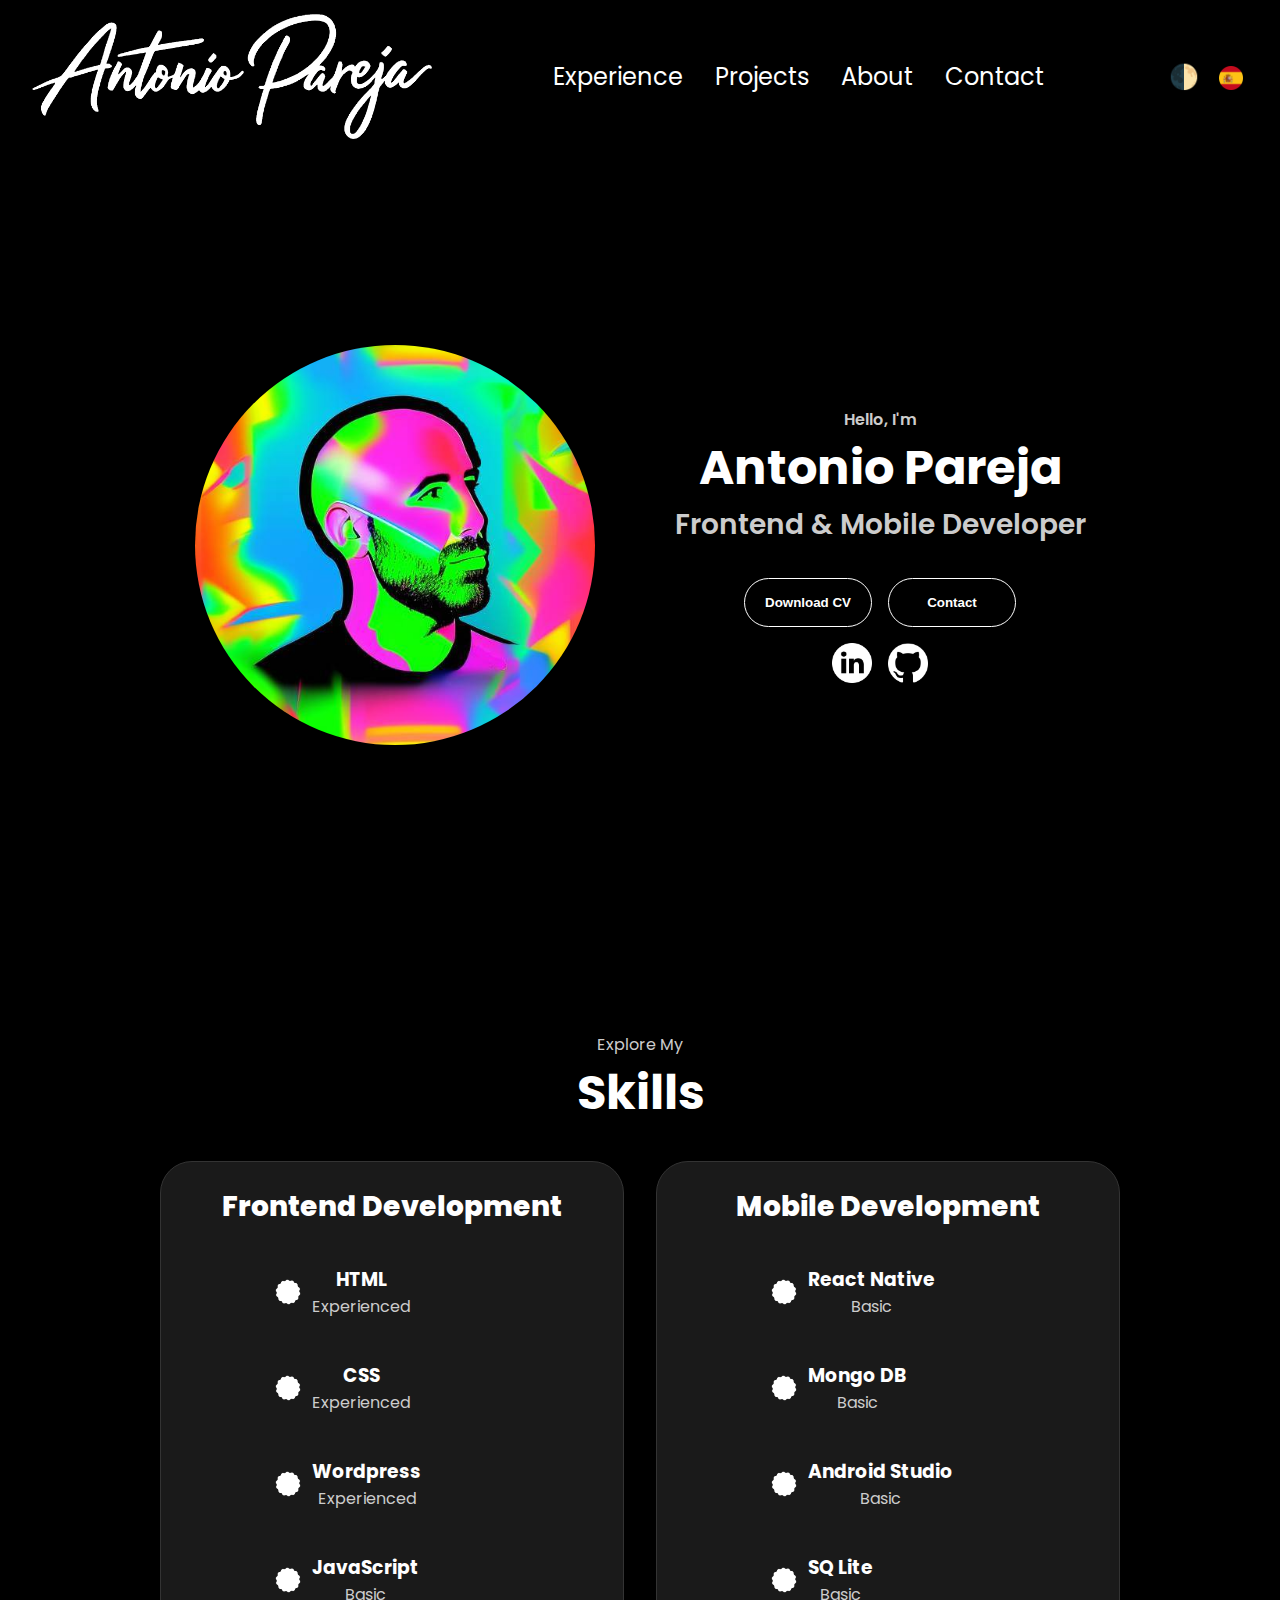
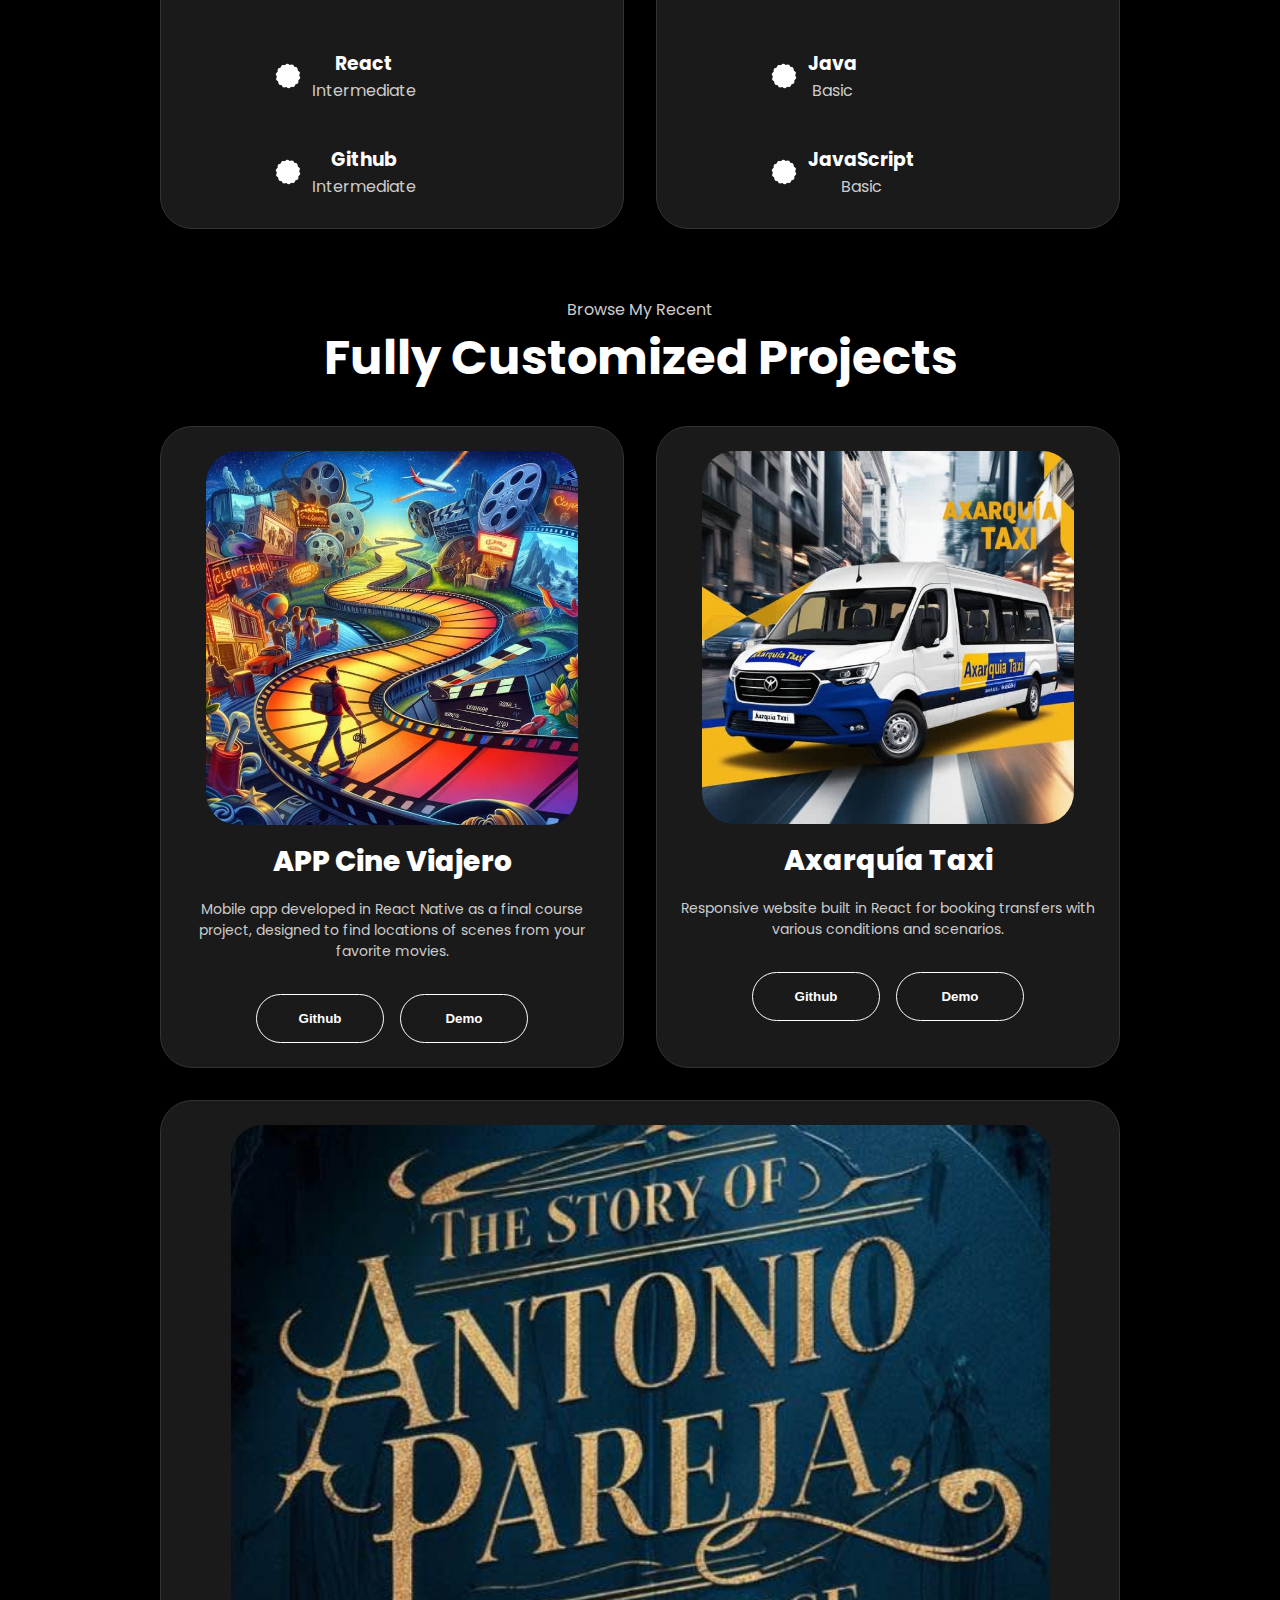
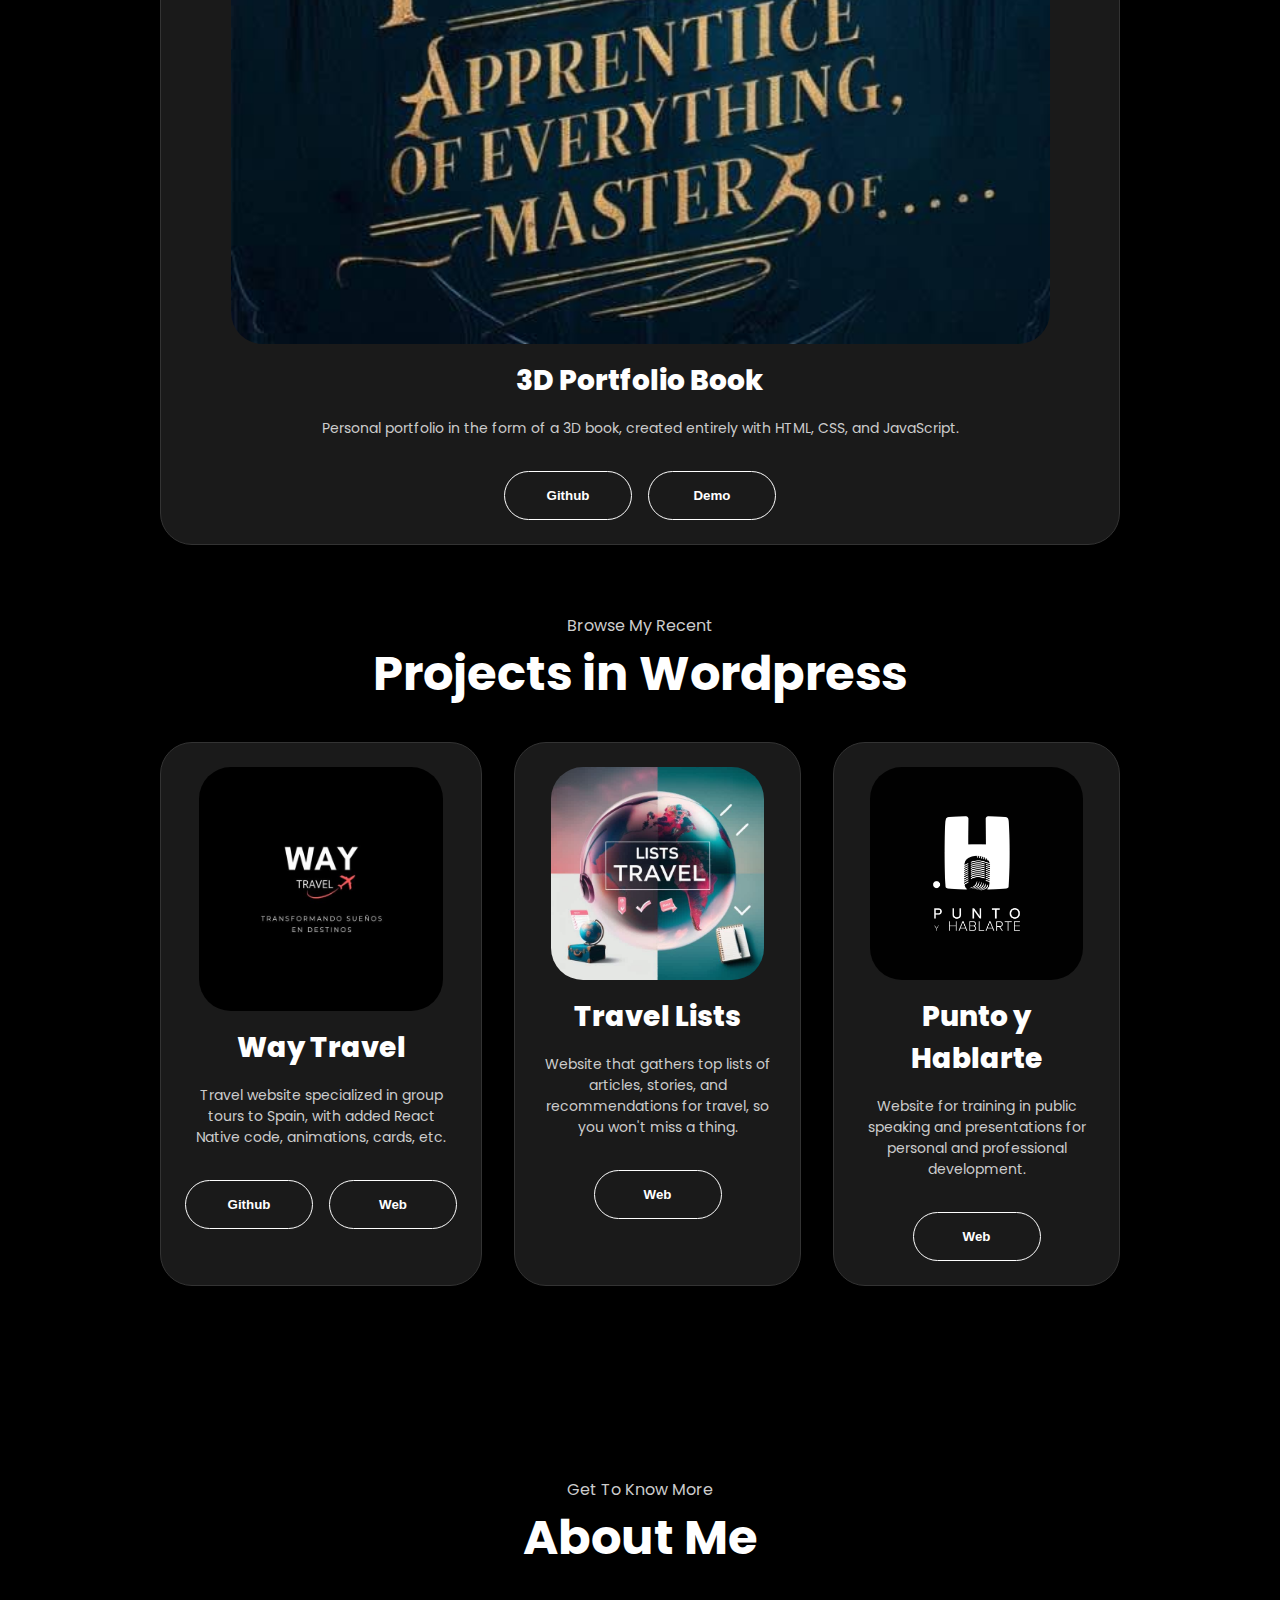
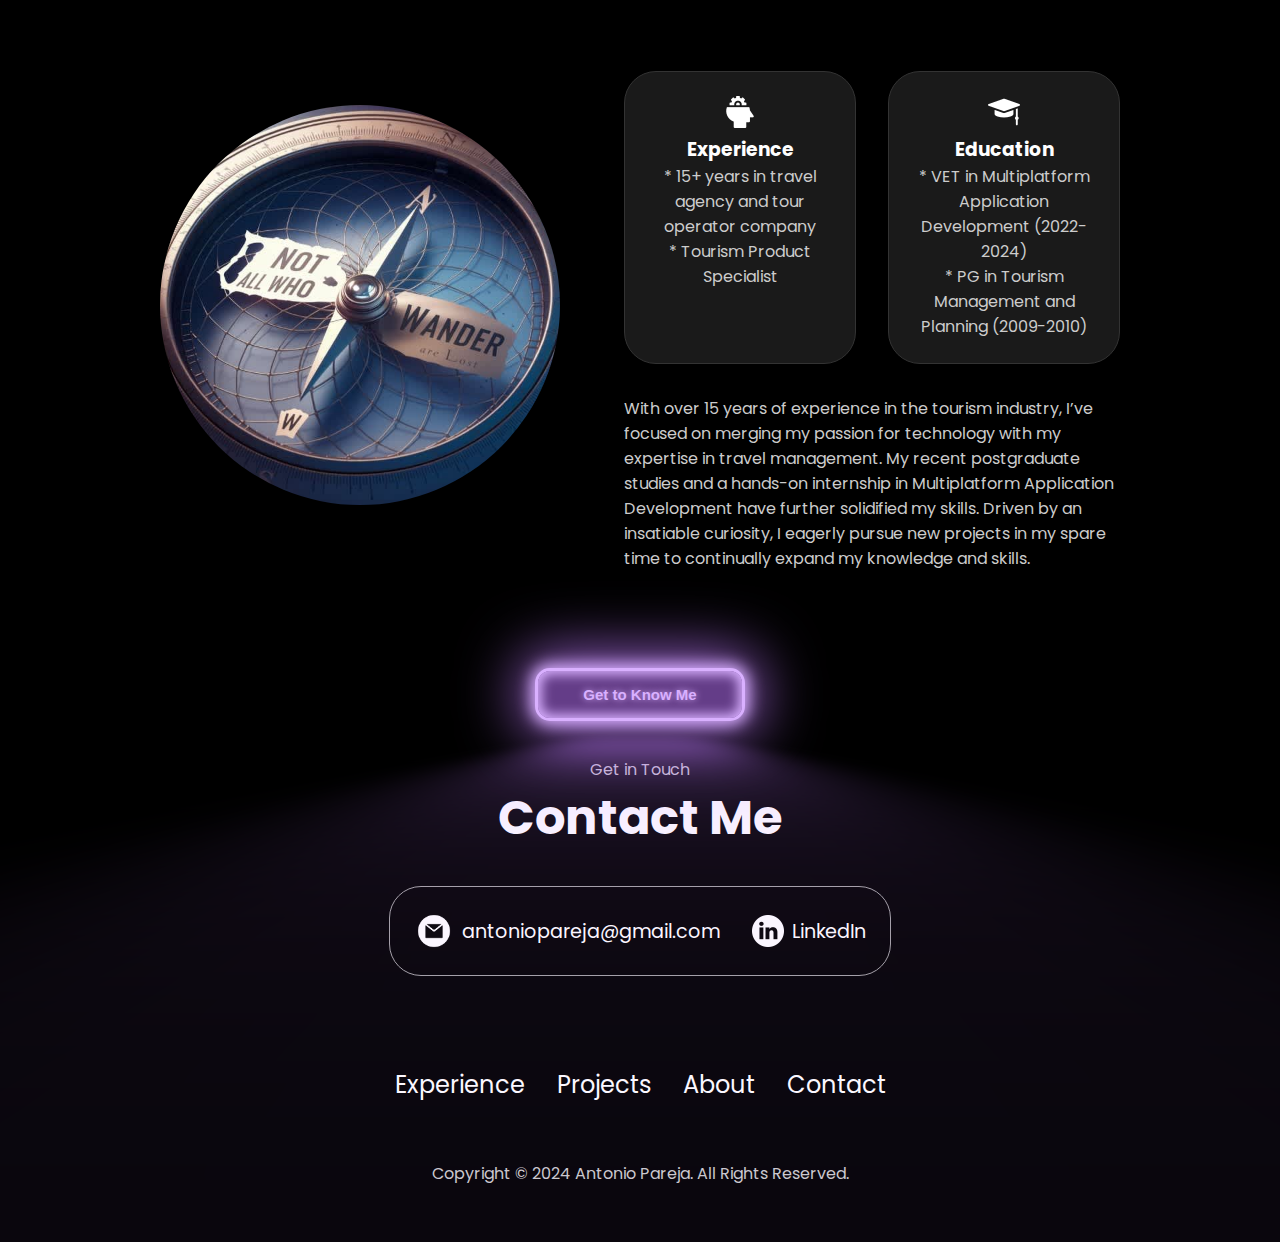
==== commit 7c784d5a: "proyecto completo" ====
--- a/index.html
+++ b/index.html
@@ -344,7 +344,7 @@
 
 
         <!-- SECCIÓN PROYECTOS WORDPRESS -->
-        <section id="projects">
+        <section id="projects-wordpress">
           <p class="section__text__p1" data-es="Explora Mis Últimos">Browse My Recent</p>
           <h1 class="title" data-es="Proyectos con Wordpress">Projects in Wordpress</h1>
           <div class="experience-details-container">
@@ -521,7 +521,8 @@
       </nav>
       <p>Copyright &#169; 2024 Antonio Pareja. All Rights Reserved.</p>
     </footer>
-    <script src="script.js"></script>
-    <script src="traduccion.js"></script>
+    <script src="traduccion.js" defer></script>
+    <script src="redirect.js" defer></script>
+    <script src="script.js" defer></script>
   </body>
 </html>
--- a/style.css
+++ b/style.css
@@ -448,7 +448,6 @@
 }
 
 .experience-sub-title {
-  color: whitesmoke;
   font-weight: 800;
   font-size: 1.75rem;
   margin-bottom: 2rem;
